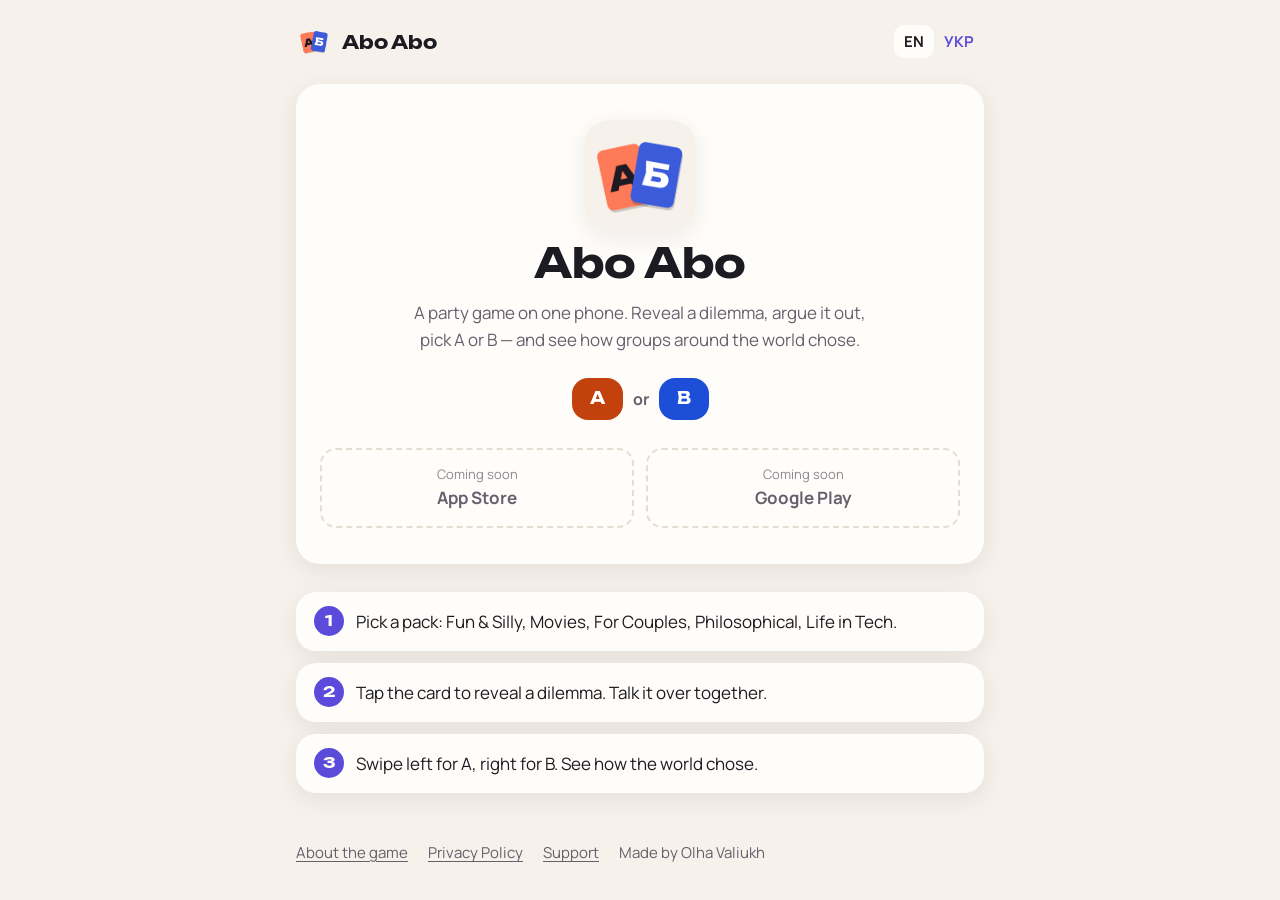
==== abo-abo/en/index.html @ b92f8b75 "Add files via upload" ====
<!doctype html>
<html lang="en">
<head>
<meta charset="utf-8">
<meta name="viewport" content="width=device-width, initial-scale=1">
<title>Abo Abo</title>
<meta name="description" content="A party game on one phone. Reveal a dilemma, argue it out, pick A or B — and see how groups around the world chose.">
<link rel="canonical" href="https://olyavaliukh.github.io/abo-abo/en/">
<link rel="icon" href="/assets/icon.png">
<link rel="apple-touch-icon" href="/assets/apple-touch-icon.png">
<meta property="og:title" content="Abo Abo">
<meta property="og:description" content="A party game on one phone. Reveal a dilemma, argue it out, pick A or B — and see how groups around the world chose.">
<meta property="og:image" content="https://olyavaliukh.github.io/assets/icon.png">
<link rel="stylesheet" href="/assets/style.css">
<script>
(function () {
var ua = navigator.userAgent || '';
var ios = /iPhone|iPad|iPod/.test(ua) || (/Macintosh/.test(ua) && navigator.maxTouchPoints > 1);
var android = /Android/.test(ua);
var appStore = '', googlePlay = '';
if (ios && appStore) { location.replace(appStore); return; }
if (android && googlePlay) { location.replace(googlePlay); return; }
})();
</script>
</head>
<body>
<main>
<header class="top">
<a class="brand" href="/abo-abo/en/"><img src="/assets/icon.png" alt="">Abo Abo</a>
<nav class="lang"><span>EN</span><a href="/abo-abo/?lang=uk" hreflang="uk">УКР</a></nav>
</header>

<section class="card hero">
<img class="icon" src="/assets/icon.png" alt="">
<h1>Abo Abo</h1>
<p>A party game on one phone. Reveal a dilemma, argue it out, pick A or B — and see how groups around the world chose.</p>
<div class="ab"><span class="a">A</span><span class="or">or</span><span class="b">B</span></div>
<div class="stores"><span class="store soon"><small>Coming soon</small>App Store</span><span class="store soon"><small>Coming soon</small>Google Play</span></div>
</section>
<ol class="steps"><li>Pick a pack: Fun &amp; Silly, Movies, For Couples, Philosophical, Life in Tech.</li><li>Tap the card to reveal a dilemma. Talk it over together.</li><li>Swipe left for A, right for B. See how the world chose.</li></ol>

</main>
<footer>
<a href="/abo-abo/en/">About the game</a>
<a href="/abo-abo/en/privacy/">Privacy Policy</a>
<a href="/abo-abo/en/support/">Support</a>
<span>Made by Olha Valiukh</span>
</footer>
</body>
</html>
---- assets/style.css ----
/* Стиль сайту гри — ті самі кольори й шрифти, що в застосунку (lib/core/theme.dart). */
@font-face { font-family: "Unbounded"; src: url("fonts/Unbounded-Bold.ttf") format("truetype"); font-weight: 700; font-display: swap; }
@font-face { font-family: "Manrope"; src: url("fonts/Manrope-Regular.ttf") format("truetype"); font-weight: 400; font-display: swap; }
@font-face { font-family: "Manrope"; src: url("fonts/Manrope-Bold.ttf") format("truetype"); font-weight: 700; font-display: swap; }

:root {
  --table: #F6F1EA;
  --card: #FFFDF9;
  --text: #1D1B22;
  --muted: #65606E;
  --line: #E4DDD3;
  --a: #C2410C;
  --b: #1D4ED8;
  --brand: #5B4BDB;
  --shadow: 0 6px 24px rgba(29, 27, 34, .08);
  color-scheme: light dark;
}
@media (prefers-color-scheme: dark) {
  :root {
    --table: #17151C;
    --card: #221F29;
    --text: #F3EFF8;
    --muted: #ABA4B6;
    --line: #34303D;
    --a: #FB8A5B;
    --b: #7EA2FF;
    --brand: #A99FFF;
    --shadow: 0 6px 24px rgba(0, 0, 0, .4);
  }
}

* { box-sizing: border-box; }
html { -webkit-text-size-adjust: 100%; }
body {
  margin: 0;
  background: var(--table);
  color: var(--text);
  font: 400 17px/1.6 "Manrope", system-ui, sans-serif;
}
main { max-width: 720px; margin: 0 auto; padding: 24px 16px 48px; }
a { color: var(--brand); text-underline-offset: 3px; }
h1, h2 { font-family: "Unbounded", system-ui, sans-serif; letter-spacing: -.5px; line-height: 1.2; }
h1 { font-size: clamp(28px, 7vw, 40px); margin: 0 0 12px; }
h2 { font-size: 21px; margin: 36px 0 8px; }
strong { font-weight: 700; }
ul, ol { padding-left: 1.3em; }
li { margin: 4px 0; }
li > ul, li > ol { margin: 4px 0; }

.top { display: flex; justify-content: space-between; align-items: center; gap: 12px; margin-bottom: 24px; }
.brand { display: flex; align-items: center; gap: 10px; color: var(--text); text-decoration: none; font: 700 18px "Unbounded", sans-serif; }
.brand img { width: 36px; height: 36px; border-radius: 9px; }
.lang { font-weight: 700; font-size: 15px; }
.lang a, .lang span { padding: 6px 10px; border-radius: 10px; text-decoration: none; }
.lang span { background: var(--card); color: var(--text); }

.card { background: var(--card); border-radius: 24px; padding: 24px; box-shadow: var(--shadow); }
.hero { text-align: center; padding: 36px 24px; }
.hero .icon { width: 112px; height: 112px; border-radius: 26px; box-shadow: var(--shadow); }
.hero p { color: var(--muted); margin: 0 auto; max-width: 460px; }
.ab { display: flex; justify-content: center; gap: 10px; margin: 24px 0 8px; font: 700 16px "Unbounded", sans-serif; }
.ab span { padding: 10px 18px; border-radius: 16px; color: #fff; }
.ab .a { background: var(--a); } .ab .b { background: var(--b); }
.ab .or { background: none; color: var(--muted); padding: 10px 0; font-family: "Manrope", sans-serif; }
@media (prefers-color-scheme: dark) { .ab .a, .ab .b { color: #17151C; } }

.stores { display: grid; gap: 12px; margin-top: 28px; }
@media (min-width: 520px) { .stores { grid-template-columns: 1fr 1fr; } }
.store { display: block; padding: 14px 18px; border-radius: 16px; background: var(--text); color: var(--table); text-decoration: none; font-weight: 700; text-align: center; }
.store small { display: block; font-weight: 400; opacity: .75; font-size: 13px; }
.store.soon { background: transparent; color: var(--muted); border: 2px dashed var(--line); }

.steps { display: grid; gap: 12px; margin: 28px 0 0; padding: 0; list-style: none; counter-reset: s; }
.steps li { background: var(--card); border-radius: 20px; padding: 16px 18px 16px 60px; position: relative; margin: 0; box-shadow: var(--shadow); }
.steps li::before { counter-increment: s; content: counter(s); position: absolute; left: 18px; top: 14px; width: 30px; height: 30px; border-radius: 50%; background: var(--brand); color: var(--card); display: grid; place-items: center; font: 700 15px "Unbounded", sans-serif; }

.muted { color: var(--muted); }
.date { color: var(--muted); font-style: normal; }
footer { max-width: 720px; margin: 0 auto; padding: 0 16px 32px; color: var(--muted); font-size: 15px; display: flex; flex-wrap: wrap; gap: 8px 20px; }
footer a { color: var(--muted); }
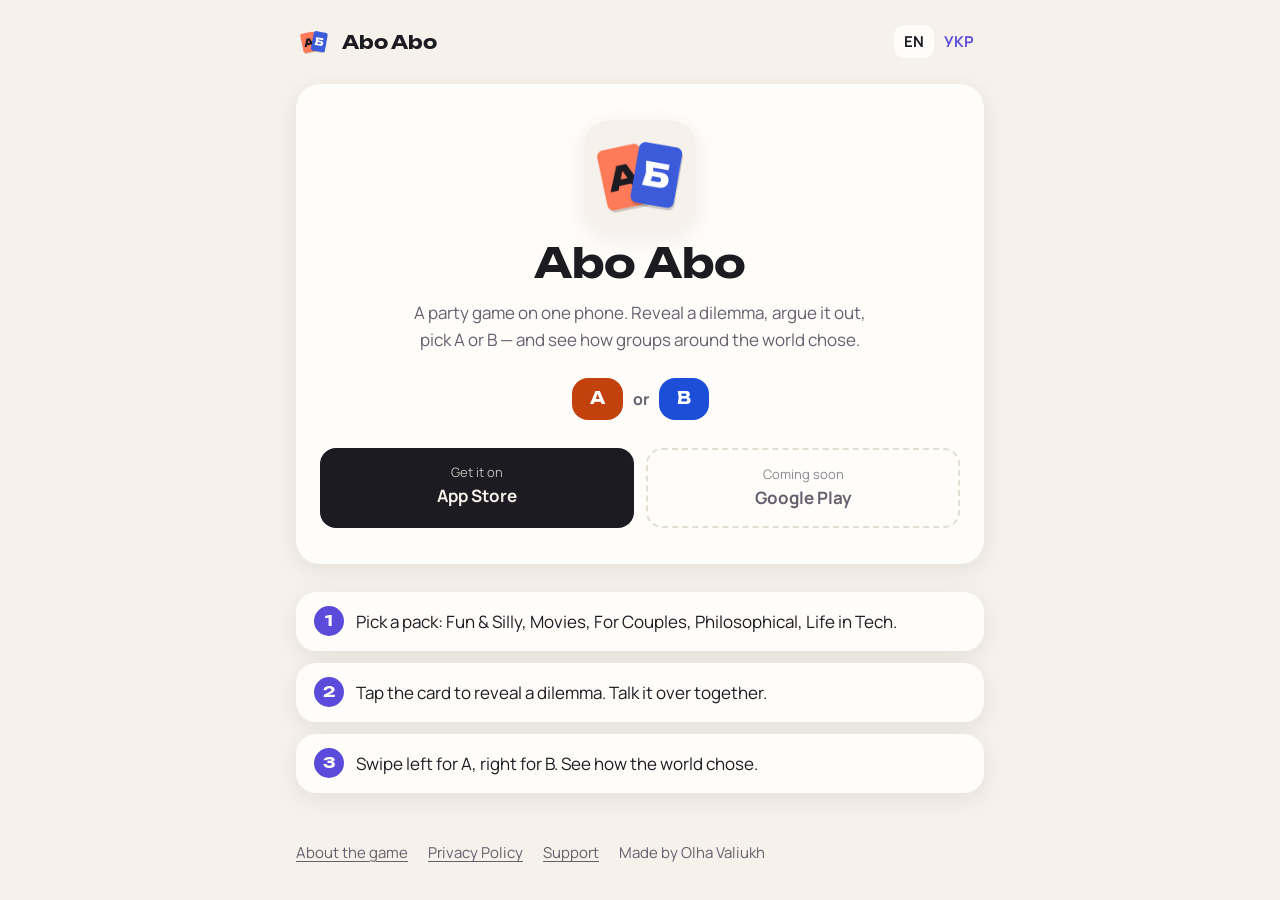
==== commit 6d4000c2: "App Store link: apps.apple.com/app/id6831537155" ====
--- a/abo-abo/en/index.html
+++ b/abo-abo/en/index.html
@@ -17,7 +17,7 @@
 var ua = navigator.userAgent || '';
 var ios = /iPhone|iPad|iPod/.test(ua) || (/Macintosh/.test(ua) && navigator.maxTouchPoints > 1);
 var android = /Android/.test(ua);
-var appStore = '', googlePlay = '';
+var appStore = 'https://apps.apple.com/app/id6831537155', googlePlay = '';
 if (ios && appStore) { location.replace(appStore); return; }
 if (android && googlePlay) { location.replace(googlePlay); return; }
 })();
@@ -35,7 +35,7 @@
 <h1>Abo Abo</h1>
 <p>A party game on one phone. Reveal a dilemma, argue it out, pick A or B — and see how groups around the world chose.</p>
 <div class="ab"><span class="a">A</span><span class="or">or</span><span class="b">B</span></div>
-<div class="stores"><span class="store soon"><small>Coming soon</small>App Store</span><span class="store soon"><small>Coming soon</small>Google Play</span></div>
+<div class="stores"><a class="store" href="https://apps.apple.com/app/id6831537155"><small>Get it on</small>App Store</a><span class="store soon"><small>Coming soon</small>Google Play</span></div>
 </section>
 <ol class="steps"><li>Pick a pack: Fun &amp; Silly, Movies, For Couples, Philosophical, Life in Tech.</li><li>Tap the card to reveal a dilemma. Talk it over together.</li><li>Swipe left for A, right for B. See how the world chose.</li></ol>
 
